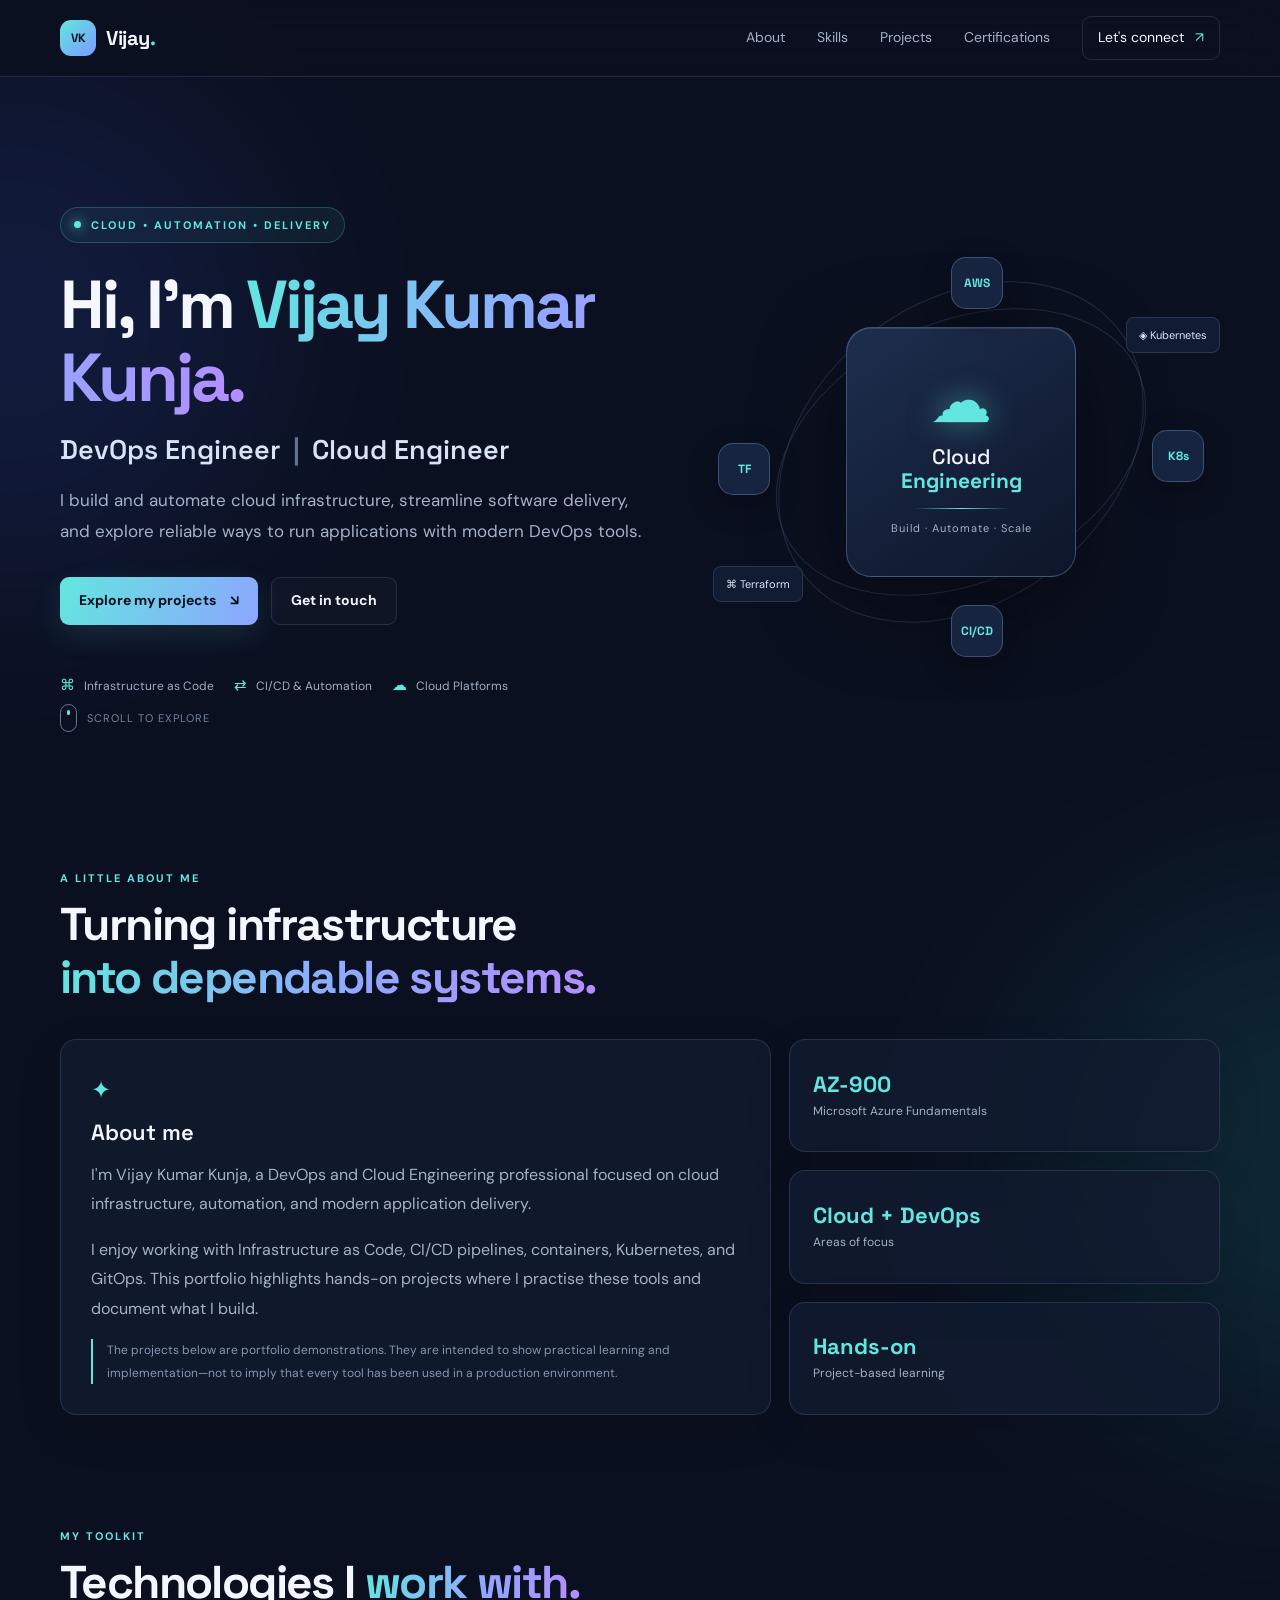
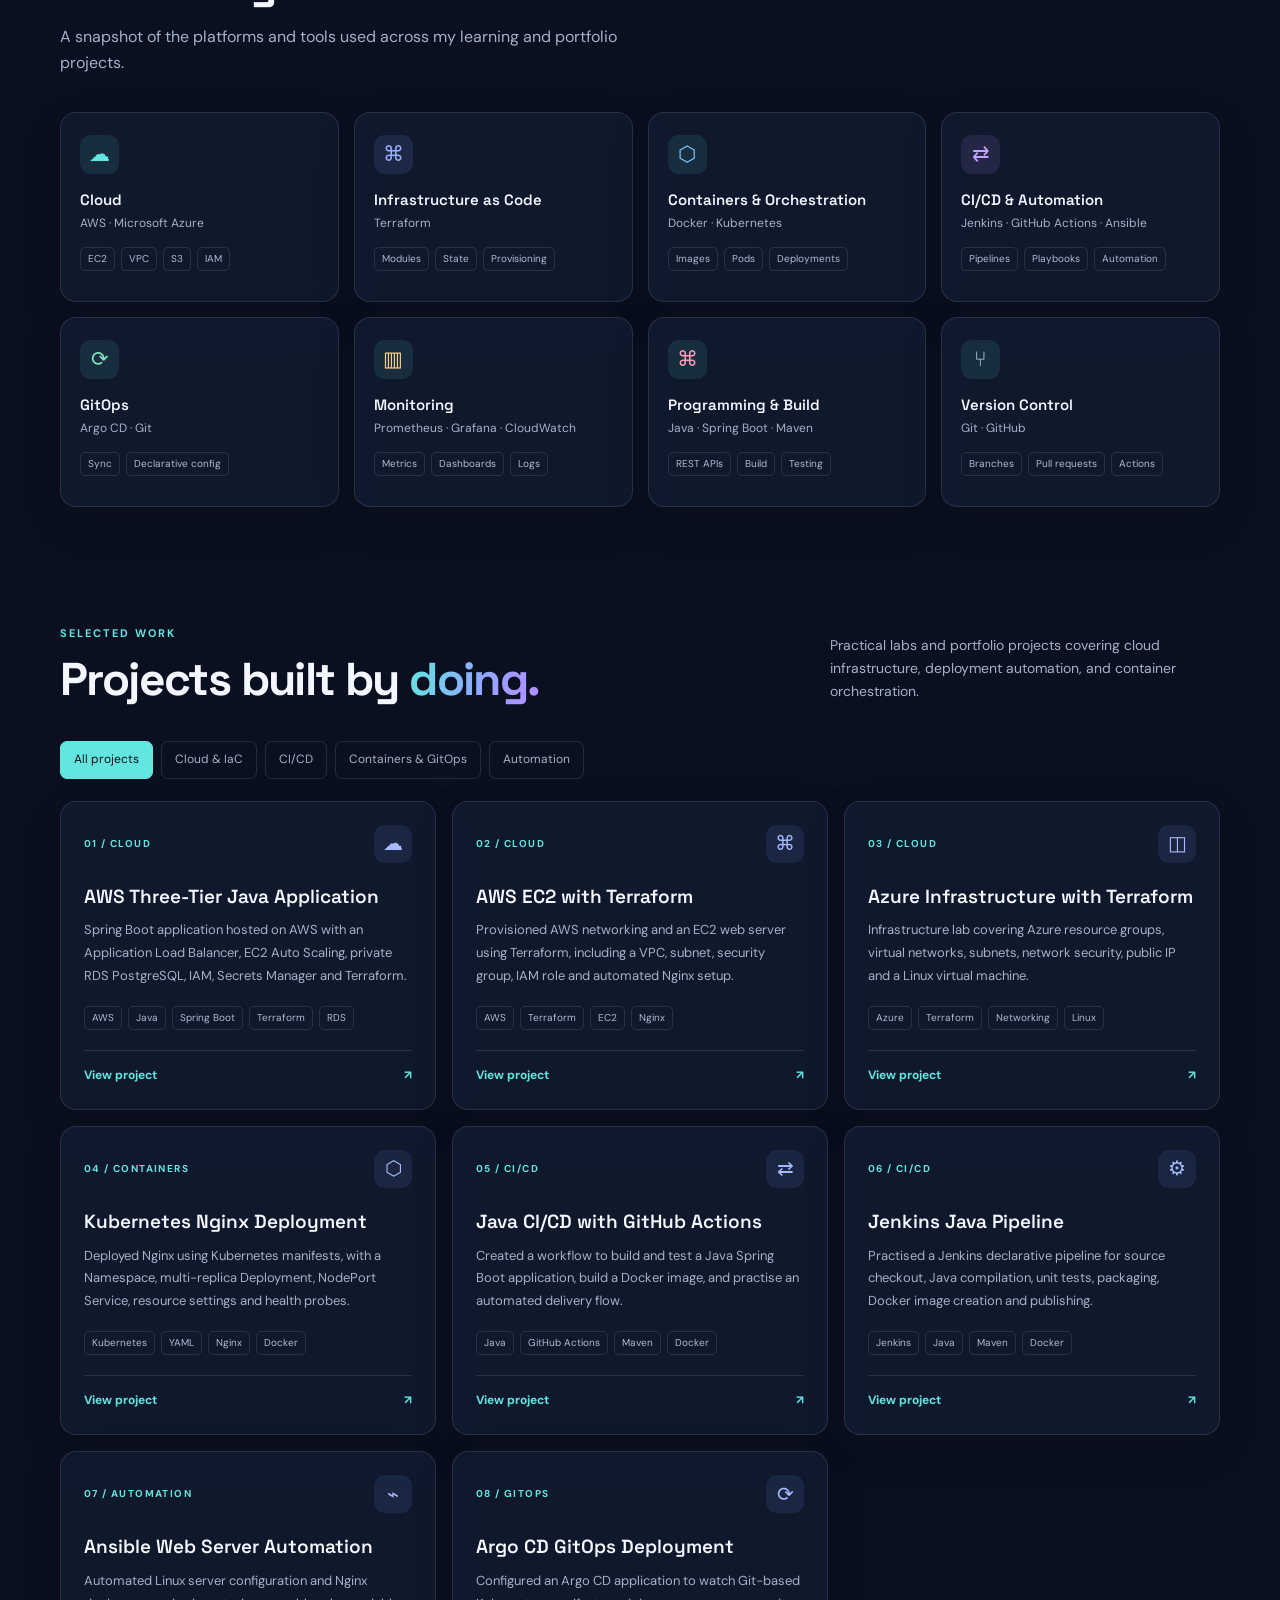
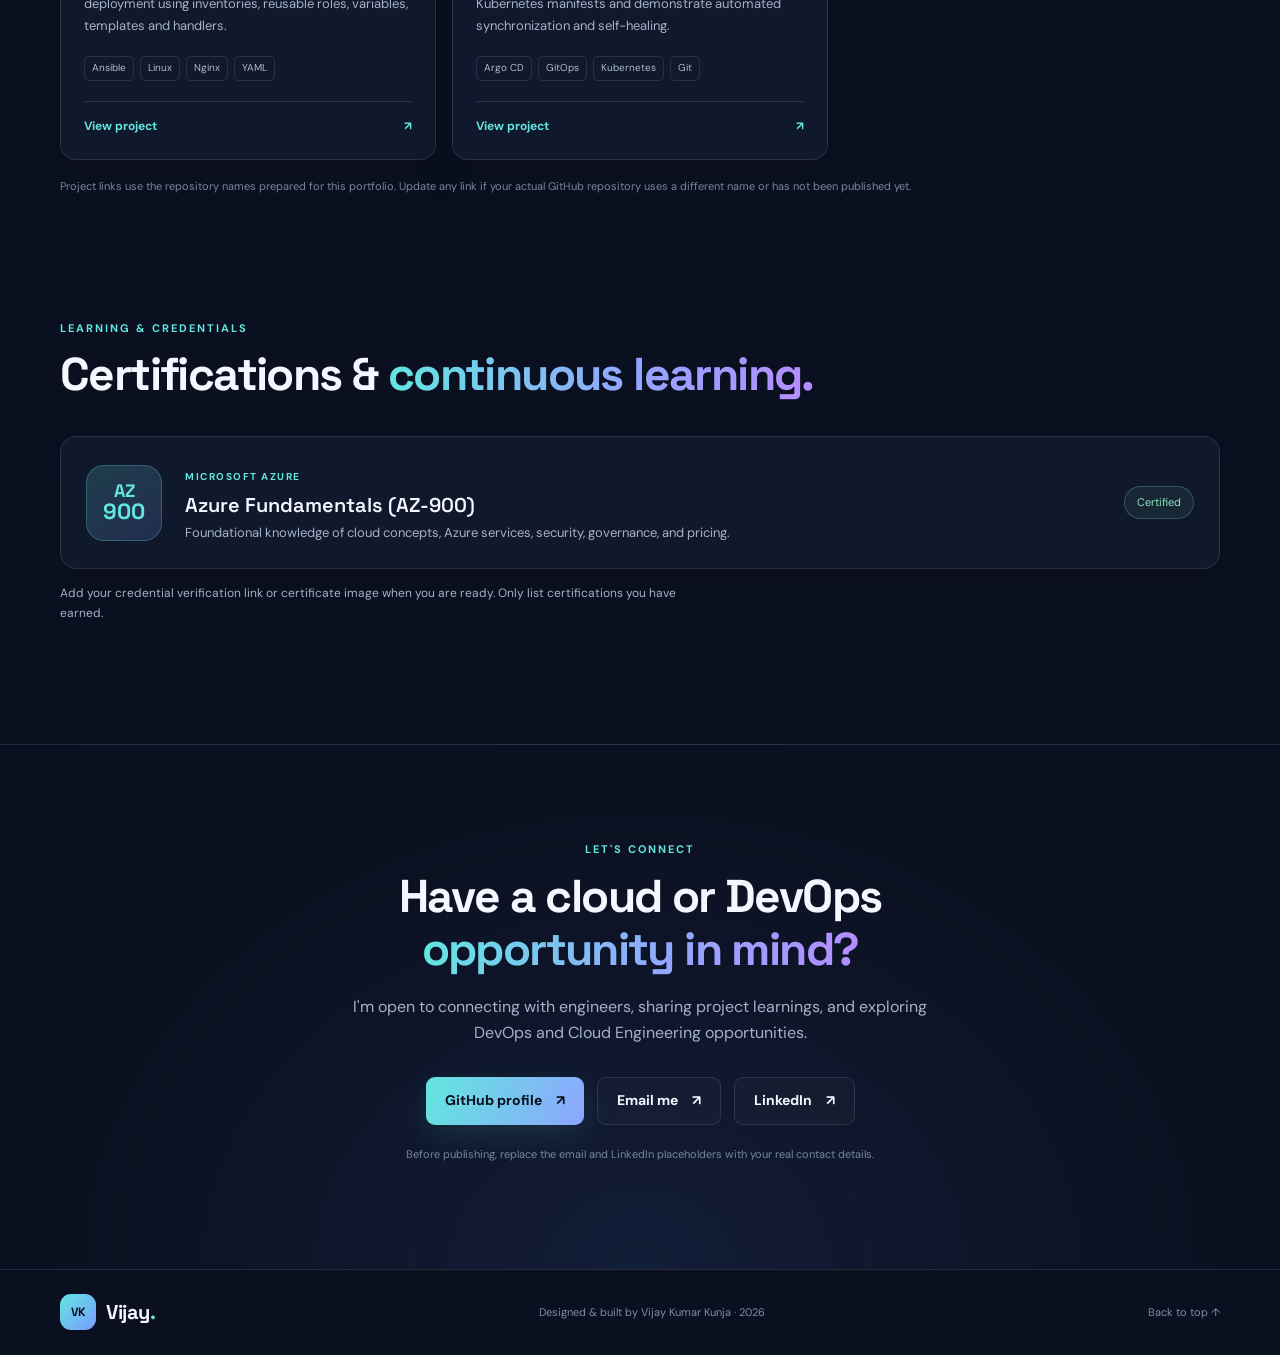
==== vijaycloudops-portfolio/index.html @ 23034336 "Add files via upload" ====
<!DOCTYPE html>
<html lang="en">
<head>
  <meta charset="UTF-8">
  <meta name="viewport" content="width=device-width, initial-scale=1.0">
  <meta name="description" content="Vijay Kumar Kunja — DevOps and Cloud Engineer portfolio. Explore cloud infrastructure, automation, CI/CD, containers, and GitOps projects.">
  <meta name="theme-color" content="#0b1020">
  <title>Vijay Kumar Kunja | DevOps & Cloud Engineer</title>
  <link rel="preconnect" href="https://fonts.googleapis.com">
  <link rel="preconnect" href="https://fonts.gstatic.com" crossorigin>
  <link href="https://fonts.googleapis.com/css2?family=DM+Sans:wght@400;500;600;700&family=Space+Grotesk:wght@500;600;700&display=swap" rel="stylesheet">
  <link rel="stylesheet" href="style.css">
</head>
<body>
  <div class="page-glow glow-one"></div>
  <div class="page-glow glow-two"></div>

  <header class="site-header">
    <nav class="nav container" aria-label="Main navigation">
      <a class="brand" href="#home" aria-label="Vijay Kumar Kunja home"><span class="brand-mark">VK</span><span>Vijay<span class="brand-dot">.</span></span></a>
      <button class="menu-toggle" id="menuToggle" aria-label="Open navigation" aria-expanded="false">
        <span></span><span></span><span></span>
      </button>
      <div class="nav-links" id="navLinks">
        <a href="#about">About</a>
        <a href="#skills">Skills</a>
        <a href="#projects">Projects</a>
        <a href="#certifications">Certifications</a>
        <a href="#contact" class="nav-cta">Let's connect <span>↗</span></a>
      </div>
    </nav>
  </header>

  <main>
    <section class="hero section container" id="home">
      <div class="hero-copy">
        <div class="eyebrow"><span class="status-dot"></span> CLOUD • AUTOMATION • DELIVERY</div>
        <h1>Hi, I'm <span class="gradient-text">Vijay Kumar Kunja.</span></h1>
        <h2>DevOps Engineer <span class="muted-separator">|</span> Cloud Engineer</h2>
        <p class="hero-description">I build and automate cloud infrastructure, streamline software delivery, and explore reliable ways to run applications with modern DevOps tools.</p>
        <div class="hero-actions">
          <a class="button button-primary" href="#projects">Explore my projects <span>↘</span></a>
          <a class="button button-secondary" href="#contact">Get in touch</a>
        </div>
        <div class="hero-meta">
          <span><span class="meta-icon">⌘</span> Infrastructure as Code</span>
          <span><span class="meta-icon">⇄</span> CI/CD & Automation</span>
          <span><span class="meta-icon">☁</span> Cloud Platforms</span>
        </div>
      </div>
      <div class="hero-visual" aria-label="Cloud and DevOps technology illustration">
        <div class="orbit orbit-a"></div><div class="orbit orbit-b"></div>
        <div class="orbit-node node-top">AWS</div>
        <div class="orbit-node node-left">TF</div>
        <div class="orbit-node node-right">K8s</div>
        <div class="orbit-node node-bottom">CI/CD</div>
        <div class="core-card">
          <div class="core-cloud">☁</div>
          <div class="core-title">Cloud<br><strong>Engineering</strong></div>
          <div class="core-line"></div>
          <div class="core-caption">Build · Automate · Scale</div>
        </div>
        <div class="visual-chip chip-one">⌘ Terraform</div>
        <div class="visual-chip chip-two">◈ Kubernetes</div>
      </div>
      <a class="scroll-cue" href="#about"><span></span> Scroll to explore</a>
    </section>

    <section class="section container" id="about">
      <div class="section-heading">
        <p class="section-kicker">A LITTLE ABOUT ME</p>
        <h2>Turning infrastructure<br><span class="gradient-text">into dependable systems.</span></h2>
      </div>
      <div class="about-grid">
        <div class="about-main panel">
          <div class="panel-icon">✦</div>
          <h3>About me</h3>
          <p>I'm Vijay Kumar Kunja, a DevOps and Cloud Engineering professional focused on cloud infrastructure, automation, and modern application delivery.</p>
          <p>I enjoy working with Infrastructure as Code, CI/CD pipelines, containers, Kubernetes, and GitOps. This portfolio highlights hands-on projects where I practise these tools and document what I build.</p>
          <p class="note">The projects below are portfolio demonstrations. They are intended to show practical learning and implementation—not to imply that every tool has been used in a production environment.</p>
        </div>
        <div class="about-side">
          <div class="stat-card panel"><span class="stat-value">AZ-900</span><span class="stat-label">Microsoft Azure Fundamentals</span></div>
          <div class="stat-card panel"><span class="stat-value">Cloud + DevOps</span><span class="stat-label">Areas of focus</span></div>
          <div class="stat-card panel"><span class="stat-value">Hands-on</span><span class="stat-label">Project-based learning</span></div>
        </div>
      </div>
    </section>

    <section class="section container" id="skills">
      <div class="section-heading">
        <p class="section-kicker">MY TOOLKIT</p>
        <h2>Technologies I <span class="gradient-text">work with.</span></h2>
        <p class="section-intro">A snapshot of the platforms and tools used across my learning and portfolio projects.</p>
      </div>
      <div class="skills-grid">
        <article class="skill-card panel"><div class="skill-icon aws">☁</div><h3>Cloud</h3><p>AWS · Microsoft Azure</p><div class="skill-tags"><span>EC2</span><span>VPC</span><span>S3</span><span>IAM</span></div></article>
        <article class="skill-card panel"><div class="skill-icon iac">⌘</div><h3>Infrastructure as Code</h3><p>Terraform</p><div class="skill-tags"><span>Modules</span><span>State</span><span>Provisioning</span></div></article>
        <article class="skill-card panel"><div class="skill-icon containers">⬡</div><h3>Containers & Orchestration</h3><p>Docker · Kubernetes</p><div class="skill-tags"><span>Images</span><span>Pods</span><span>Deployments</span></div></article>
        <article class="skill-card panel"><div class="skill-icon cicd">⇄</div><h3>CI/CD & Automation</h3><p>Jenkins · GitHub Actions · Ansible</p><div class="skill-tags"><span>Pipelines</span><span>Playbooks</span><span>Automation</span></div></article>
        <article class="skill-card panel"><div class="skill-icon gitops">⟳</div><h3>GitOps</h3><p>Argo CD · Git</p><div class="skill-tags"><span>Sync</span><span>Declarative config</span></div></article>
        <article class="skill-card panel"><div class="skill-icon monitor">▥</div><h3>Monitoring</h3><p>Prometheus · Grafana · CloudWatch</p><div class="skill-tags"><span>Metrics</span><span>Dashboards</span><span>Logs</span></div></article>
        <article class="skill-card panel"><div class="skill-icon code">⌘</div><h3>Programming & Build</h3><p>Java · Spring Boot · Maven</p><div class="skill-tags"><span>REST APIs</span><span>Build</span><span>Testing</span></div></article>
        <article class="skill-card panel"><div class="skill-icon scm">⑂</div><h3>Version Control</h3><p>Git · GitHub</p><div class="skill-tags"><span>Branches</span><span>Pull requests</span><span>Actions</span></div></article>
      </div>
    </section>

    <section class="section container" id="projects">
      <div class="section-heading projects-heading">
        <div><p class="section-kicker">SELECTED WORK</p><h2>Projects built by <span class="gradient-text">doing.</span></h2></div>
        <p class="section-intro">Practical labs and portfolio projects covering cloud infrastructure, deployment automation, and container orchestration.</p>
      </div>
      <div class="project-filters" role="group" aria-label="Filter projects">
        <button class="filter-button active" data-filter="all">All projects</button>
        <button class="filter-button" data-filter="cloud">Cloud & IaC</button>
        <button class="filter-button" data-filter="cicd">CI/CD</button>
        <button class="filter-button" data-filter="containers">Containers & GitOps</button>
        <button class="filter-button" data-filter="automation">Automation</button>
      </div>
      <div class="projects-grid" id="projectsGrid">
        <article class="project-card panel" data-category="cloud">
          <div class="project-top"><span class="project-number">01 / CLOUD</span><span class="project-symbol">☁</span></div>
          <h3>AWS Three-Tier Java Application</h3>
          <p>Spring Boot application hosted on AWS with an Application Load Balancer, EC2 Auto Scaling, private RDS PostgreSQL, IAM, Secrets Manager and Terraform.</p>
          <div class="project-tags"><span>AWS</span><span>Java</span><span>Spring Boot</span><span>Terraform</span><span>RDS</span></div>
          <a class="project-link" href="https://github.com/vijaycloudops/aws-three-tier-java-project" target="_blank" rel="noreferrer">View project <span>↗</span></a>
        </article>
        <article class="project-card panel" data-category="cloud">
          <div class="project-top"><span class="project-number">02 / CLOUD</span><span class="project-symbol">⌘</span></div>
          <h3>AWS EC2 with Terraform</h3>
          <p>Provisioned AWS networking and an EC2 web server using Terraform, including a VPC, subnet, security group, IAM role and automated Nginx setup.</p>
          <div class="project-tags"><span>AWS</span><span>Terraform</span><span>EC2</span><span>Nginx</span></div>
          <a class="project-link" href="https://github.com/vijaycloudops/terraform-aws-ec2-nginx" target="_blank" rel="noreferrer">View project <span>↗</span></a>
        </article>
        <article class="project-card panel" data-category="cloud">
          <div class="project-top"><span class="project-number">03 / CLOUD</span><span class="project-symbol">◫</span></div>
          <h3>Azure Infrastructure with Terraform</h3>
          <p>Infrastructure lab covering Azure resource groups, virtual networks, subnets, network security, public IP and a Linux virtual machine.</p>
          <div class="project-tags"><span>Azure</span><span>Terraform</span><span>Networking</span><span>Linux</span></div>
          <a class="project-link" href="https://github.com/vijaycloudops/azure-terraform-infrastructure" target="_blank" rel="noreferrer">View project <span>↗</span></a>
        </article>
        <article class="project-card panel" data-category="containers">
          <div class="project-top"><span class="project-number">04 / CONTAINERS</span><span class="project-symbol">⬡</span></div>
          <h3>Kubernetes Nginx Deployment</h3>
          <p>Deployed Nginx using Kubernetes manifests, with a Namespace, multi-replica Deployment, NodePort Service, resource settings and health probes.</p>
          <div class="project-tags"><span>Kubernetes</span><span>YAML</span><span>Nginx</span><span>Docker</span></div>
          <a class="project-link" href="https://github.com/vijaycloudops/kubernetes-nginx-deployment" target="_blank" rel="noreferrer">View project <span>↗</span></a>
        </article>
        <article class="project-card panel" data-category="cicd">
          <div class="project-top"><span class="project-number">05 / CI/CD</span><span class="project-symbol">⇄</span></div>
          <h3>Java CI/CD with GitHub Actions</h3>
          <p>Created a workflow to build and test a Java Spring Boot application, build a Docker image, and practise an automated delivery flow.</p>
          <div class="project-tags"><span>Java</span><span>GitHub Actions</span><span>Maven</span><span>Docker</span></div>
          <a class="project-link" href="https://github.com/vijaycloudops/java-github-actions-cicd" target="_blank" rel="noreferrer">View project <span>↗</span></a>
        </article>
        <article class="project-card panel" data-category="cicd">
          <div class="project-top"><span class="project-number">06 / CI/CD</span><span class="project-symbol">⚙</span></div>
          <h3>Jenkins Java Pipeline</h3>
          <p>Practised a Jenkins declarative pipeline for source checkout, Java compilation, unit tests, packaging, Docker image creation and publishing.</p>
          <div class="project-tags"><span>Jenkins</span><span>Java</span><span>Maven</span><span>Docker</span></div>
          <a class="project-link" href="https://github.com/vijaycloudops/java-jenkins-pipeline" target="_blank" rel="noreferrer">View project <span>↗</span></a>
        </article>
        <article class="project-card panel" data-category="automation">
          <div class="project-top"><span class="project-number">07 / AUTOMATION</span><span class="project-symbol">⌁</span></div>
          <h3>Ansible Web Server Automation</h3>
          <p>Automated Linux server configuration and Nginx deployment using inventories, reusable roles, variables, templates and handlers.</p>
          <div class="project-tags"><span>Ansible</span><span>Linux</span><span>Nginx</span><span>YAML</span></div>
          <a class="project-link" href="https://github.com/vijaycloudops/ansible-webserver-automation" target="_blank" rel="noreferrer">View project <span>↗</span></a>
        </article>
        <article class="project-card panel" data-category="containers">
          <div class="project-top"><span class="project-number">08 / GITOPS</span><span class="project-symbol">⟳</span></div>
          <h3>Argo CD GitOps Deployment</h3>
          <p>Configured an Argo CD application to watch Git-based Kubernetes manifests and demonstrate automated synchronization and self-healing.</p>
          <div class="project-tags"><span>Argo CD</span><span>GitOps</span><span>Kubernetes</span><span>Git</span></div>
          <a class="project-link" href="https://github.com/vijaycloudops/argocd-nginx-gitops" target="_blank" rel="noreferrer">View project <span>↗</span></a>
        </article>
      </div>
      <p class="projects-footnote">Project links use the repository names prepared for this portfolio. Update any link if your actual GitHub repository uses a different name or has not been published yet.</p>
    </section>

    <section class="section container" id="certifications">
      <div class="section-heading">
        <p class="section-kicker">LEARNING & CREDENTIALS</p>
        <h2>Certifications & <span class="gradient-text">continuous learning.</span></h2>
      </div>
      <div class="cert-card panel">
        <div class="cert-badge">AZ<br><span>900</span></div>
        <div class="cert-copy"><span class="cert-label">MICROSOFT AZURE</span><h3>Azure Fundamentals (AZ-900)</h3><p>Foundational knowledge of cloud concepts, Azure services, security, governance, and pricing.</p></div>
        <span class="cert-status">Certified</span>
      </div>
      <p class="section-intro cert-note">Add your credential verification link or certificate image when you are ready. Only list certifications you have earned.</p>
    </section>

    <section class="contact-section" id="contact">
      <div class="container contact-inner">
        <p class="section-kicker">LET'S CONNECT</p>
        <h2>Have a cloud or DevOps<br><span class="gradient-text">opportunity in mind?</span></h2>
        <p class="contact-text">I'm open to connecting with engineers, sharing project learnings, and exploring DevOps and Cloud Engineering opportunities.</p>
        <div class="contact-actions">
          <a class="button button-primary" href="https://github.com/vijaycloudops" target="_blank" rel="noreferrer">GitHub profile <span>↗</span></a>
          <a class="button button-secondary" href="mailto:YOUR_EMAIL@example.com" id="emailLink">Email me <span>↗</span></a>
          <a class="button button-secondary" href="https://www.linkedin.com/in/YOUR-LINKEDIN-USERNAME/" target="_blank" rel="noreferrer" id="linkedinLink">LinkedIn <span>↗</span></a>
        </div>
        <p class="edit-reminder">Before publishing, replace the email and LinkedIn placeholders with your real contact details.</p>
      </div>
    </section>
  </main>

  <footer class="footer">
    <div class="container footer-inner"><a class="brand" href="#home"><span class="brand-mark">VK</span><span>Vijay<span class="brand-dot">.</span></span></a><p>Designed & built by Vijay Kumar Kunja · <span id="year"></span></p><a href="#home" class="back-top">Back to top ↑</a></div>
  </footer>
  <script src="script.js"></script>
</body>
</html>
---- vijaycloudops-portfolio/style.css ----
:root {
  --bg: #0b1020; --bg-soft: #10182c; --panel: rgba(18, 27, 48, .82);
  --text: #f4f7ff; --muted: #a5b1c7; --line: rgba(162, 180, 211, .16);
  --cyan: #62e6df; --blue: #7b9cff; --purple: #b58cff;
  --font: "DM Sans", sans-serif; --display: "Space Grotesk", sans-serif;
}
* { box-sizing: border-box; }
html { scroll-behavior: smooth; scroll-padding-top: 90px; }
body { margin: 0; background: var(--bg); color: var(--text); font-family: var(--font); line-height: 1.65; overflow-x: hidden; }
a { color: inherit; text-decoration: none; }
button { font: inherit; }
.container { width: min(1160px, calc(100% - 48px)); margin: 0 auto; }
.page-glow { position: absolute; width: 520px; height: 520px; border-radius: 50%; filter: blur(110px); opacity: .12; pointer-events: none; z-index: -1; }
.glow-one { background: #4169ff; top: 60px; left: -250px; }
.glow-two { background: #25c9c3; top: 900px; right: -280px; }
.site-header { position: sticky; top: 0; z-index: 20; backdrop-filter: blur(18px); background: rgba(11,16,32,.82); border-bottom: 1px solid var(--line); }
.nav { height: 76px; display: flex; align-items: center; justify-content: space-between; }
.brand { display: inline-flex; align-items: center; gap: 10px; font: 700 20px var(--display); letter-spacing: -.5px; }
.brand-mark { display: grid; place-items: center; width: 36px; height: 36px; border-radius: 11px; color: #07101d; font-size: 12px; background: linear-gradient(135deg,var(--cyan),var(--blue)); }
.brand-dot { color: var(--cyan); }
.nav-links { display: flex; align-items: center; gap: 32px; color: var(--muted); font-size: 14px; }
.nav-links a:hover { color: var(--text); }
.nav-cta { color: var(--text) !important; border: 1px solid var(--line); padding: 9px 15px; border-radius: 9px; }
.nav-cta span { color: var(--cyan); margin-left: 7px; }
.menu-toggle { display: none; background: none; border: 0; padding: 8px; }
.menu-toggle span { display: block; width: 24px; height: 2px; margin: 5px; background: white; }
.section { padding-top: 112px; }
.hero { min-height: 680px; display: grid; grid-template-columns: 1.08fr .92fr; align-items: center; gap: 35px; position: relative; padding-top: 70px; }
.eyebrow,.section-kicker { color: var(--cyan); font-size: 11px; font-weight: 700; letter-spacing: 2px; }
.eyebrow { display: inline-flex; align-items: center; gap: 10px; padding: 8px 13px; border: 1px solid rgba(98,230,223,.22); background: rgba(98,230,223,.06); border-radius: 99px; }
.status-dot { width: 7px; height: 7px; border-radius: 50%; background: var(--cyan); box-shadow: 0 0 12px var(--cyan); }
h1,h2,h3,p { margin-top: 0; }
h1 { font: 700 clamp(42px,5.3vw,68px)/1.08 var(--display); letter-spacing: -3px; margin: 25px 0 18px; max-width: 700px; }
.gradient-text { background: linear-gradient(100deg,var(--cyan),#91a8ff 55%,var(--purple)); -webkit-background-clip: text; background-clip: text; color: transparent; }
.hero h2 { font: 600 clamp(20px,2.4vw,27px) var(--display); color: #d9e3f6; margin-bottom: 18px; }
.muted-separator { color: #64728e; padding: 0 5px; }
.hero-description { color: var(--muted); max-width: 600px; font-size: 17px; line-height: 1.8; }
.hero-actions,.contact-actions { display: flex; flex-wrap: wrap; gap: 13px; margin-top: 30px; }
.button { display: inline-flex; justify-content: center; align-items: center; gap: 14px; min-height: 48px; padding: 0 19px; border-radius: 9px; font-weight: 700; font-size: 14px; transition: transform .2s, box-shadow .2s, border-color .2s; }
.button:hover { transform: translateY(-3px); }
.button-primary { background: linear-gradient(110deg,var(--cyan),#8da6ff); color: #07101d; box-shadow: 0 10px 30px rgba(98,230,223,.12); }
.button-secondary { border: 1px solid var(--line); background: rgba(255,255,255,.025); color: var(--text); }
.button-secondary:hover { border-color: rgba(98,230,223,.5); }
.hero-meta { display: flex; flex-wrap: wrap; gap: 20px; margin-top: 48px; color: #9eabc1; font-size: 12px; }
.meta-icon { color: var(--cyan); margin-right: 6px; font-size: 15px; }
.hero-visual { min-height: 440px; position: relative; display: grid; place-items: center; }
.orbit { position: absolute; border: 1px solid rgba(137,164,218,.19); border-radius: 50%; transform: rotate(-25deg); }
.orbit-a { width: 390px; height: 260px; }
.orbit-b { width: 300px; height: 400px; transform: rotate(52deg); }
.core-card { position: relative; z-index: 2; width: 230px; height: 250px; border-radius: 25px; display: flex; flex-direction: column; align-items: center; justify-content: center; background: linear-gradient(145deg,rgba(30,48,80,.96),rgba(14,22,41,.97)); border: 1px solid rgba(142,174,235,.35); box-shadow: 0 25px 90px rgba(0,0,0,.4), inset 0 1px rgba(255,255,255,.1); }
.core-cloud { color: var(--cyan); font-size: 62px; line-height: 1.1; text-shadow: 0 0 30px rgba(98,230,223,.5); }
.core-title { font: 500 21px/1.15 var(--display); text-align: center; margin-top: 10px; }
.core-title strong { color: var(--cyan); }
.core-line { height: 1px; width: 95px; background: linear-gradient(90deg,transparent,var(--cyan),transparent); margin: 15px 0 10px; }
.core-caption { color: var(--muted); font-size: 11px; letter-spacing: 1px; }
.orbit-node { position: absolute; z-index: 3; width: 52px; height: 52px; display: grid; place-items: center; border-radius: 15px; font: 700 12px var(--display); background: #172440; border: 1px solid rgba(137,164,218,.35); color: var(--cyan); box-shadow: 0 10px 30px rgba(0,0,0,.3); }
.node-top { top: 25px; left: 48%; }.node-left { left: 3%; top: 48%; }.node-right { right: 3%; top: 45%; }.node-bottom { bottom: 15px; left: 48%; }
.visual-chip { position: absolute; z-index: 4; font-size: 11px; color: #d7e2f7; padding: 8px 12px; background: #111c32; border: 1px solid var(--line); border-radius: 8px; }
.chip-one { left: 2%; bottom: 70px; }.chip-two { right: 0; top: 85px; }
.scroll-cue { position: absolute; bottom: 25px; left: 0; display: flex; align-items: center; gap: 10px; color: #76849e; font-size: 11px; letter-spacing: 1px; text-transform: uppercase; }
.scroll-cue span { height: 28px; width: 17px; border: 1px solid #667895; border-radius: 20px; position: relative; }
.scroll-cue span:after { content:""; position:absolute; top:5px; left:6px; width:3px; height:5px; border-radius:3px; background:var(--cyan); }
.section-heading { margin-bottom: 35px; }
.section-heading h2,.contact-inner h2 { font: 700 clamp(32px,4vw,46px)/1.15 var(--display); letter-spacing: -1.6px; margin: 10px 0 0; }
.section-intro { max-width: 620px; color: var(--muted); margin: 15px 0 0; }
.about-grid { display: grid; grid-template-columns: 1.65fr 1fr; gap: 18px; }
.panel { background: var(--panel); border: 1px solid var(--line); border-radius: 16px; box-shadow: 0 15px 45px rgba(0,0,0,.12); }
.about-main { padding: 30px; }
.panel-icon { color: var(--cyan); font-size: 24px; }
.about-main h3 { font: 600 22px var(--display); margin: 8px 0 14px; }
.about-main p { color: var(--muted); line-height: 1.85; }
.about-main .note { border-left: 2px solid var(--cyan); padding-left: 14px; font-size: 12px; color: #8796b0; margin-bottom: 0; }
.about-side { display: grid; gap: 18px; }
.stat-card { padding: 20px 23px; display: flex; flex-direction: column; justify-content: center; }
.stat-value { font: 700 22px var(--display); color: var(--cyan); }
.stat-label { font-size: 12px; color: var(--muted); margin-top: 4px; }
.skills-grid { display: grid; grid-template-columns: repeat(4,1fr); gap: 15px; }
.skill-card { padding: 22px 19px; min-height: 190px; transition: transform .2s,border-color .2s; }
.skill-card:hover,.project-card:hover { transform: translateY(-5px); border-color: rgba(98,230,223,.35); }
.skill-icon { width: 39px; height: 39px; display: grid; place-items: center; border-radius: 11px; font-size: 21px; margin-bottom: 16px; background: rgba(98,230,223,.1); color: var(--cyan); }
.skill-icon.iac { background: rgba(123,156,255,.12); color: #9ab1ff; }.skill-icon.containers { color: #80c7ff; }.skill-icon.cicd { color: #c3a2ff; background: rgba(181,140,255,.12); }.skill-icon.gitops { color: #83e3c0; }.skill-icon.monitor { color: #ffcf87; }.skill-icon.code { color: #ff9eb6; }.skill-icon.scm { color: #b2c2dc; }
.skill-card h3 { font: 600 15px var(--display); margin-bottom: 5px; }
.skill-card p { color: var(--muted); font-size: 12px; min-height: 20px; margin-bottom: 13px; }
.skill-tags,.project-tags { display: flex; flex-wrap: wrap; gap: 6px; }
.skill-tags span,.project-tags span { color: #aebbd1; border: 1px solid var(--line); border-radius: 5px; padding: 3px 7px; font-size: 10px; }
.projects-heading { display: flex; justify-content: space-between; align-items: end; gap: 25px; }
.projects-heading .section-intro { max-width: 390px; margin-bottom: 3px; font-size: 14px; }
.project-filters { display: flex; flex-wrap: wrap; gap: 8px; margin-bottom: 22px; }
.filter-button { border: 1px solid var(--line); border-radius: 7px; padding: 8px 13px; color: var(--muted); background: transparent; font-size: 12px; cursor: pointer; }
.filter-button:hover,.filter-button.active { color: #06121d; background: var(--cyan); border-color: var(--cyan); }
.projects-grid { display: grid; grid-template-columns: repeat(3,1fr); gap: 16px; }
.project-card { padding: 23px; display: flex; flex-direction: column; min-height: 300px; transition: transform .2s,border-color .2s; }
.project-card[hidden] { display: none; }
.project-top { display: flex; justify-content: space-between; align-items: center; margin-bottom: 22px; }
.project-number { font-size: 10px; color: var(--cyan); letter-spacing: 1.4px; font-weight: 700; }
.project-symbol { width: 38px; height: 38px; display: grid; place-items: center; border-radius: 11px; background: rgba(123,156,255,.1); color: #a7baff; font-size: 20px; }
.project-card h3 { font: 600 19px/1.3 var(--display); margin-bottom: 10px; }
.project-card p { color: var(--muted); font-size: 13px; line-height: 1.75; flex: 1; }
.project-tags { margin: 5px 0 20px; }
.project-link { color: var(--cyan); font-weight: 700; font-size: 12px; display: flex; justify-content: space-between; border-top: 1px solid var(--line); padding-top: 15px; }
.project-link:hover { color: white; }
.projects-footnote { color: #78869e; font-size: 11px; margin-top: 17px; }
.cert-card { display: flex; align-items: center; gap: 23px; padding: 25px; }
.cert-badge { flex: 0 0 76px; height: 76px; display: grid; place-content: center; text-align: center; border-radius: 18px; background: linear-gradient(145deg,rgba(98,230,223,.18),rgba(123,156,255,.17)); color: var(--cyan); font: 700 18px/1.05 var(--display); border: 1px solid rgba(98,230,223,.25); }
.cert-badge span { font-size: 22px; }
.cert-label { color: var(--cyan); letter-spacing: 1.5px; font-size: 10px; font-weight: 700; }
.cert-copy h3 { font: 600 20px var(--display); margin: 4px 0; }
.cert-copy p { color: var(--muted); font-size: 13px; margin: 0; }
.cert-status { margin-left: auto; white-space: nowrap; color: #8ee6c2; border: 1px solid rgba(142,230,194,.25); background: rgba(142,230,194,.07); border-radius: 30px; padding: 6px 12px; font-size: 11px; }
.cert-note { font-size: 12px; }
.contact-section { margin-top: 120px; padding: 95px 0; text-align: center; border-top: 1px solid var(--line); background: radial-gradient(ellipse at 50% 100%,rgba(62,103,190,.15),transparent 65%); }
.contact-inner h2 { margin-top: 12px; }
.contact-text { color: var(--muted); max-width: 580px; margin: 18px auto 0; }
.contact-actions { justify-content: center; }
.edit-reminder { margin-top: 20px; color: #77869f; font-size: 11px; }
.footer { border-top: 1px solid var(--line); }
.footer-inner { min-height: 85px; display: flex; align-items: center; justify-content: space-between; gap: 20px; }
.footer p,.back-top { color: #7f8ca4; font-size: 11px; margin: 0; }
.back-top:hover { color: var(--cyan); }

@media (max-width: 900px) {
  .hero { grid-template-columns: 1fr; padding-top: 90px; gap: 0; }
  .hero-visual { min-height: 390px; max-width: 560px; width: 100%; margin: 0 auto; }
  .scroll-cue { bottom: -5px; }
  .skills-grid { grid-template-columns: repeat(2,1fr); }
  .projects-grid { grid-template-columns: repeat(2,1fr); }
}
@media (max-width: 650px) {
  .container { width: min(100% - 34px,1160px); }
  .nav { height: 68px; }
  .menu-toggle { display: block; cursor: pointer; }
  .nav-links { display: none; position: absolute; top: 68px; left: 0; right: 0; padding: 20px 25px 25px; background: #10182c; border-bottom: 1px solid var(--line); flex-direction: column; align-items: stretch; gap: 17px; }
  .nav-links.open { display: flex; }
  .nav-cta { text-align: center; }
  .hero { min-height: auto; padding-top: 75px; padding-bottom: 65px; }
  h1 { letter-spacing: -2px; }
  .hero-description { font-size: 15px; }
  .hero-meta { gap: 12px; margin-top: 30px; }
  .hero-visual { min-height: 330px; transform: scale(.88); margin: -5px auto -10px; }
  .orbit-a { width: 330px; }.orbit-b { height: 340px; }
  .section { padding-top: 78px; }
  .about-grid { grid-template-columns: 1fr; }
  .about-side { grid-template-columns: 1fr 1fr; }
  .stat-card:last-child { grid-column: span 2; }
  .skills-grid,.projects-grid { grid-template-columns: 1fr; }
  .skill-card { min-height: auto; }
  .projects-heading { display: block; }
  .projects-heading .section-intro { margin-top: 14px; }
  .project-card { min-height: 270px; }
  .cert-card { align-items: flex-start; flex-wrap: wrap; }
  .cert-status { margin-left: 0; }
  .contact-section { margin-top: 80px; padding: 75px 0; }
  .contact-actions { flex-direction: column; }
  .footer-inner { padding: 22px 0; flex-wrap: wrap; }
  .footer p { order: 3; width: 100%; }
}
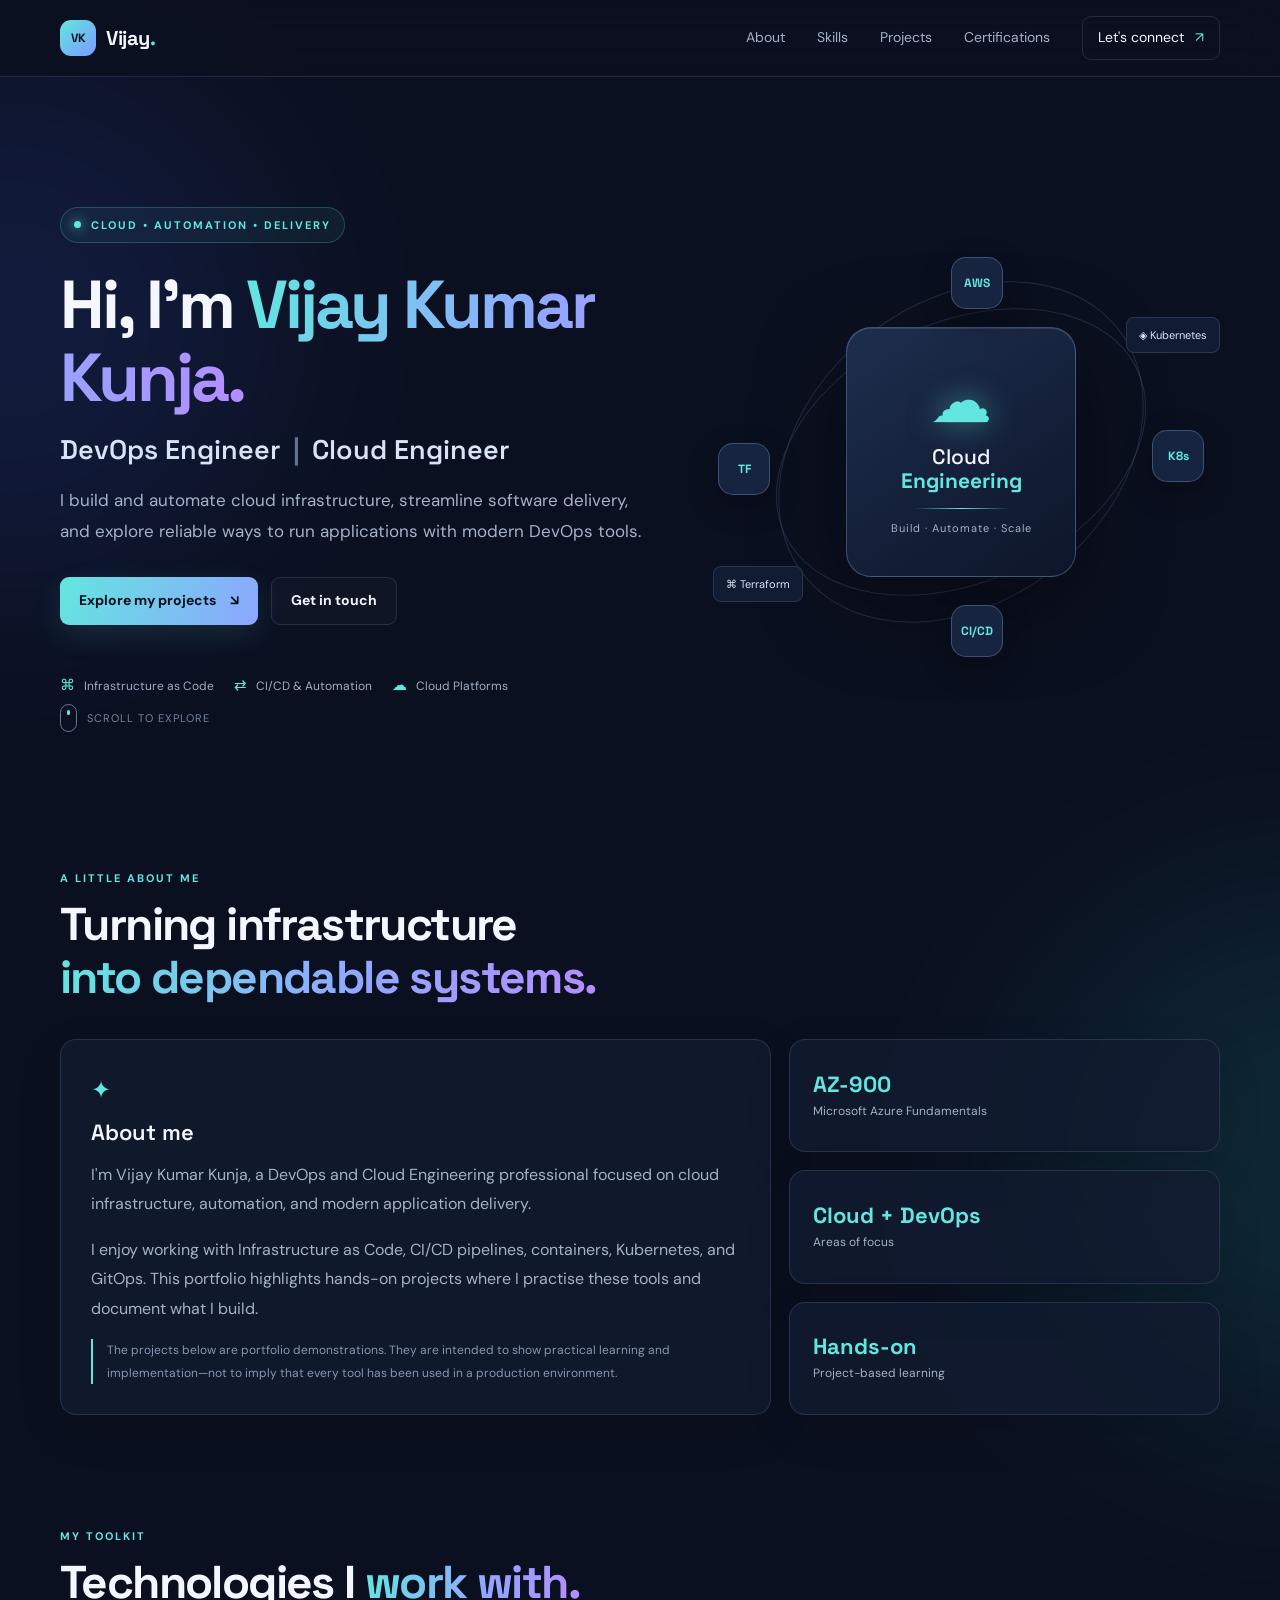
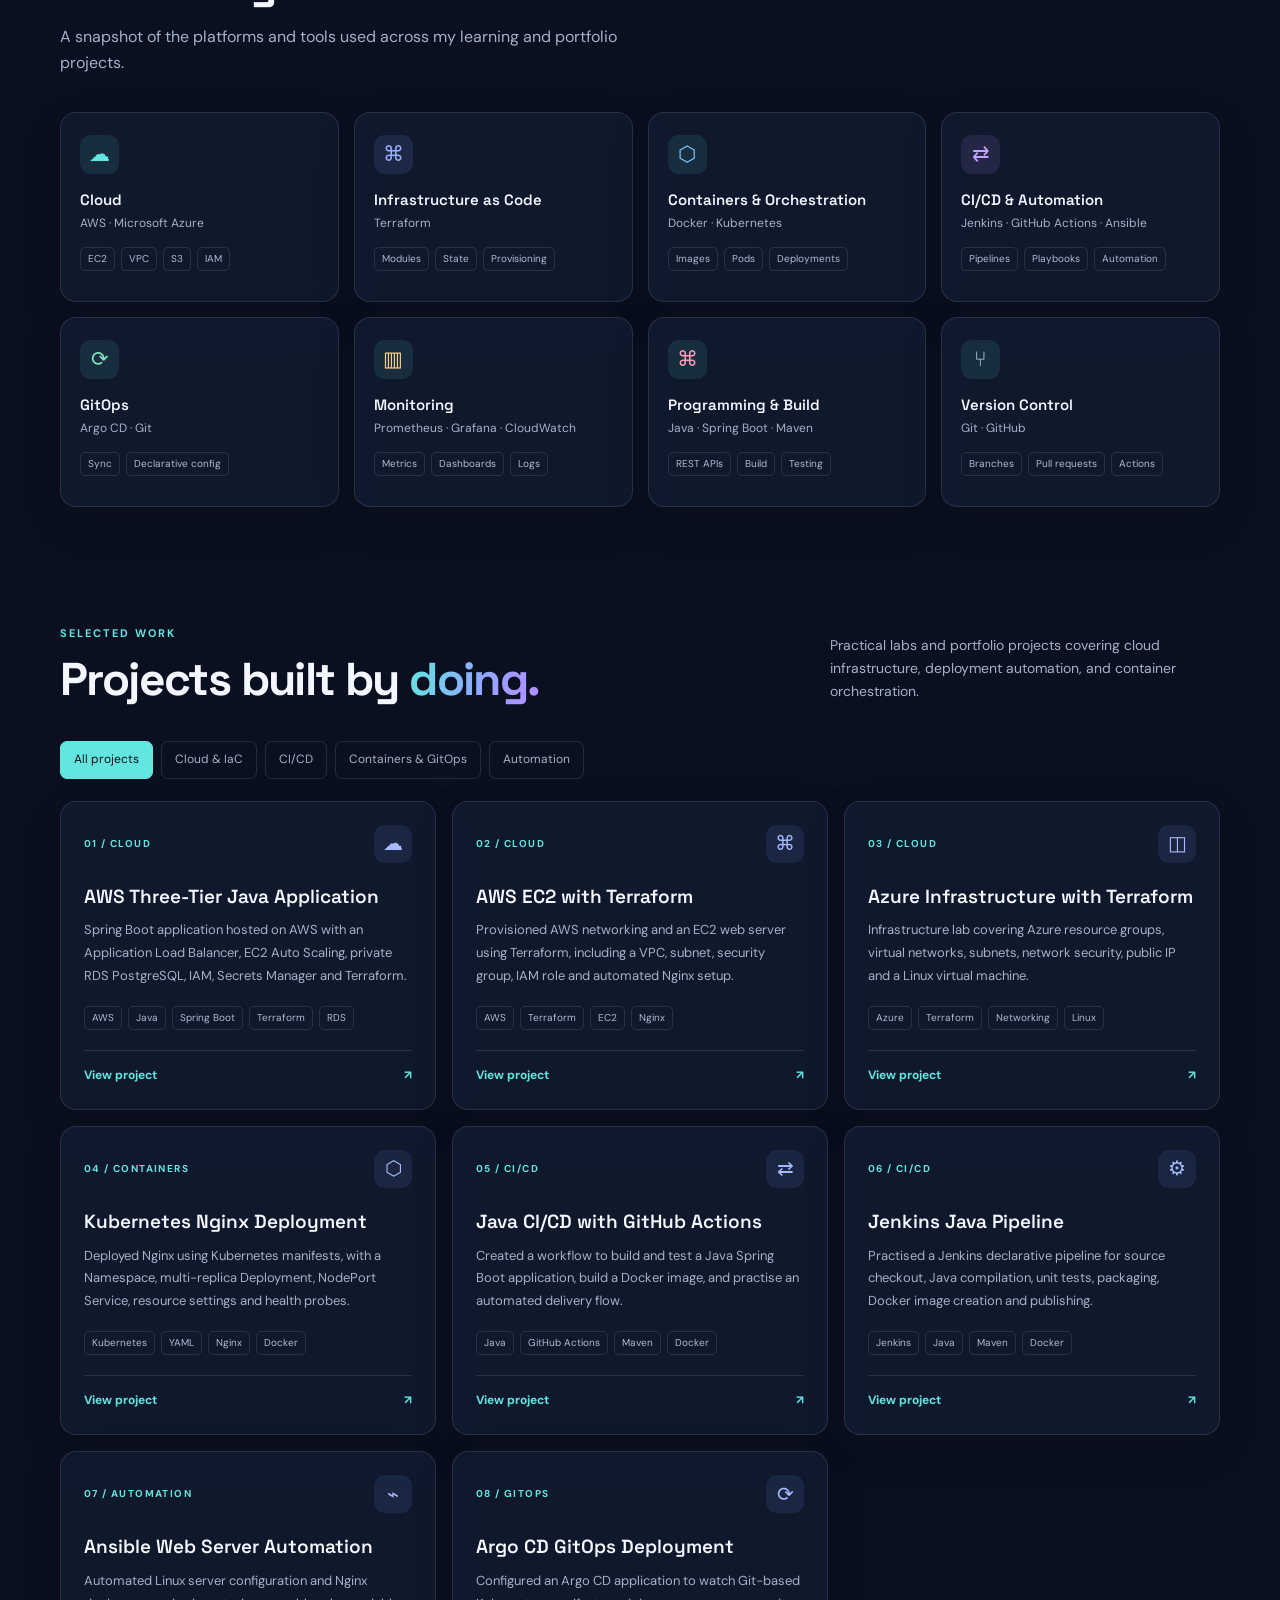
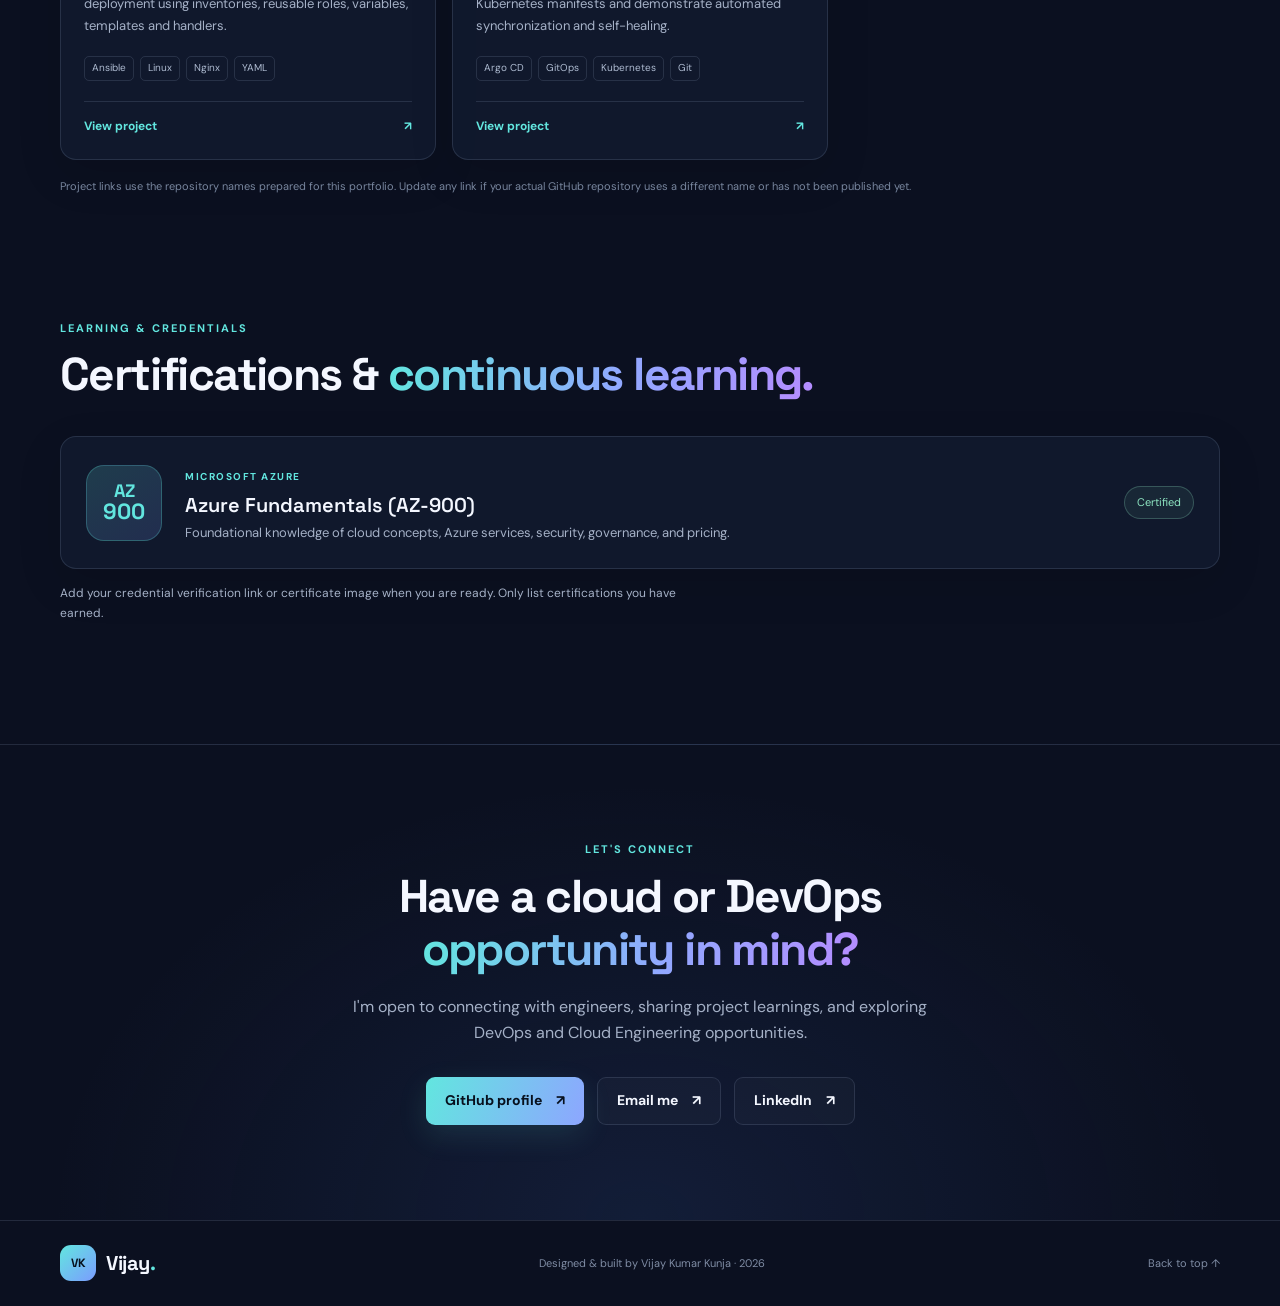
==== commit b264649f: "Update index.html" ====
--- a/vijaycloudops-portfolio/index.html
+++ b/vijaycloudops-portfolio/index.html
@@ -198,10 +198,9 @@
         <p class="contact-text">I'm open to connecting with engineers, sharing project learnings, and exploring DevOps and Cloud Engineering opportunities.</p>
         <div class="contact-actions">
           <a class="button button-primary" href="https://github.com/vijaycloudops" target="_blank" rel="noreferrer">GitHub profile <span>↗</span></a>
-          <a class="button button-secondary" href="mailto:YOUR_EMAIL@example.com" id="emailLink">Email me <span>↗</span></a>
-          <a class="button button-secondary" href="https://www.linkedin.com/in/YOUR-LINKEDIN-USERNAME/" target="_blank" rel="noreferrer" id="linkedinLink">LinkedIn <span>↗</span></a>
-        </div>
-        <p class="edit-reminder">Before publishing, replace the email and LinkedIn placeholders with your real contact details.</p>
+          <a class="button button-secondary" href="mailto:vijaykumardevi9@gmail.com.com" id="emailLink">Email me <span>↗</span></a>
+          <a class="button button-secondary" href="https://www.linkedin.com/in/vijay-kumar-kunja/" target="_blank" rel="noreferrer" id="linkedinLink">LinkedIn <span>↗</span></a>
+        </div>
       </div>
     </section>
   </main>
